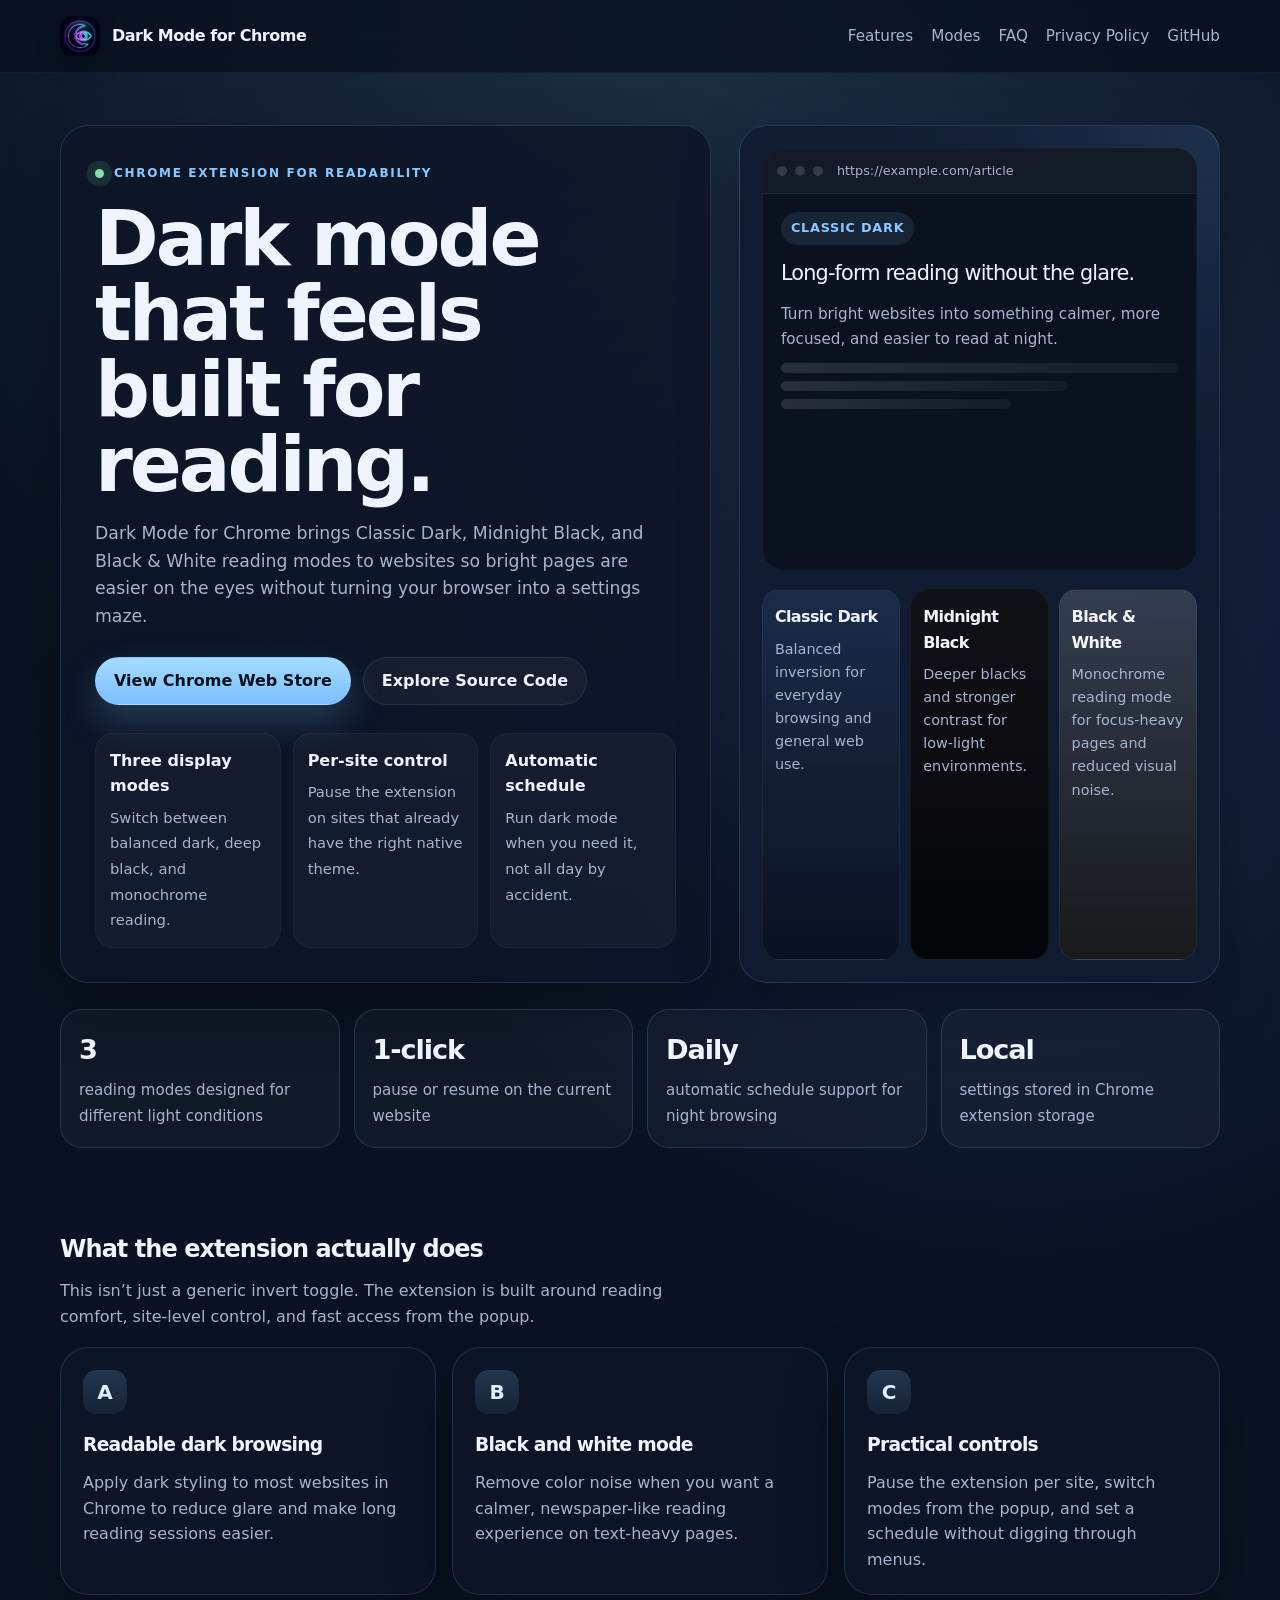
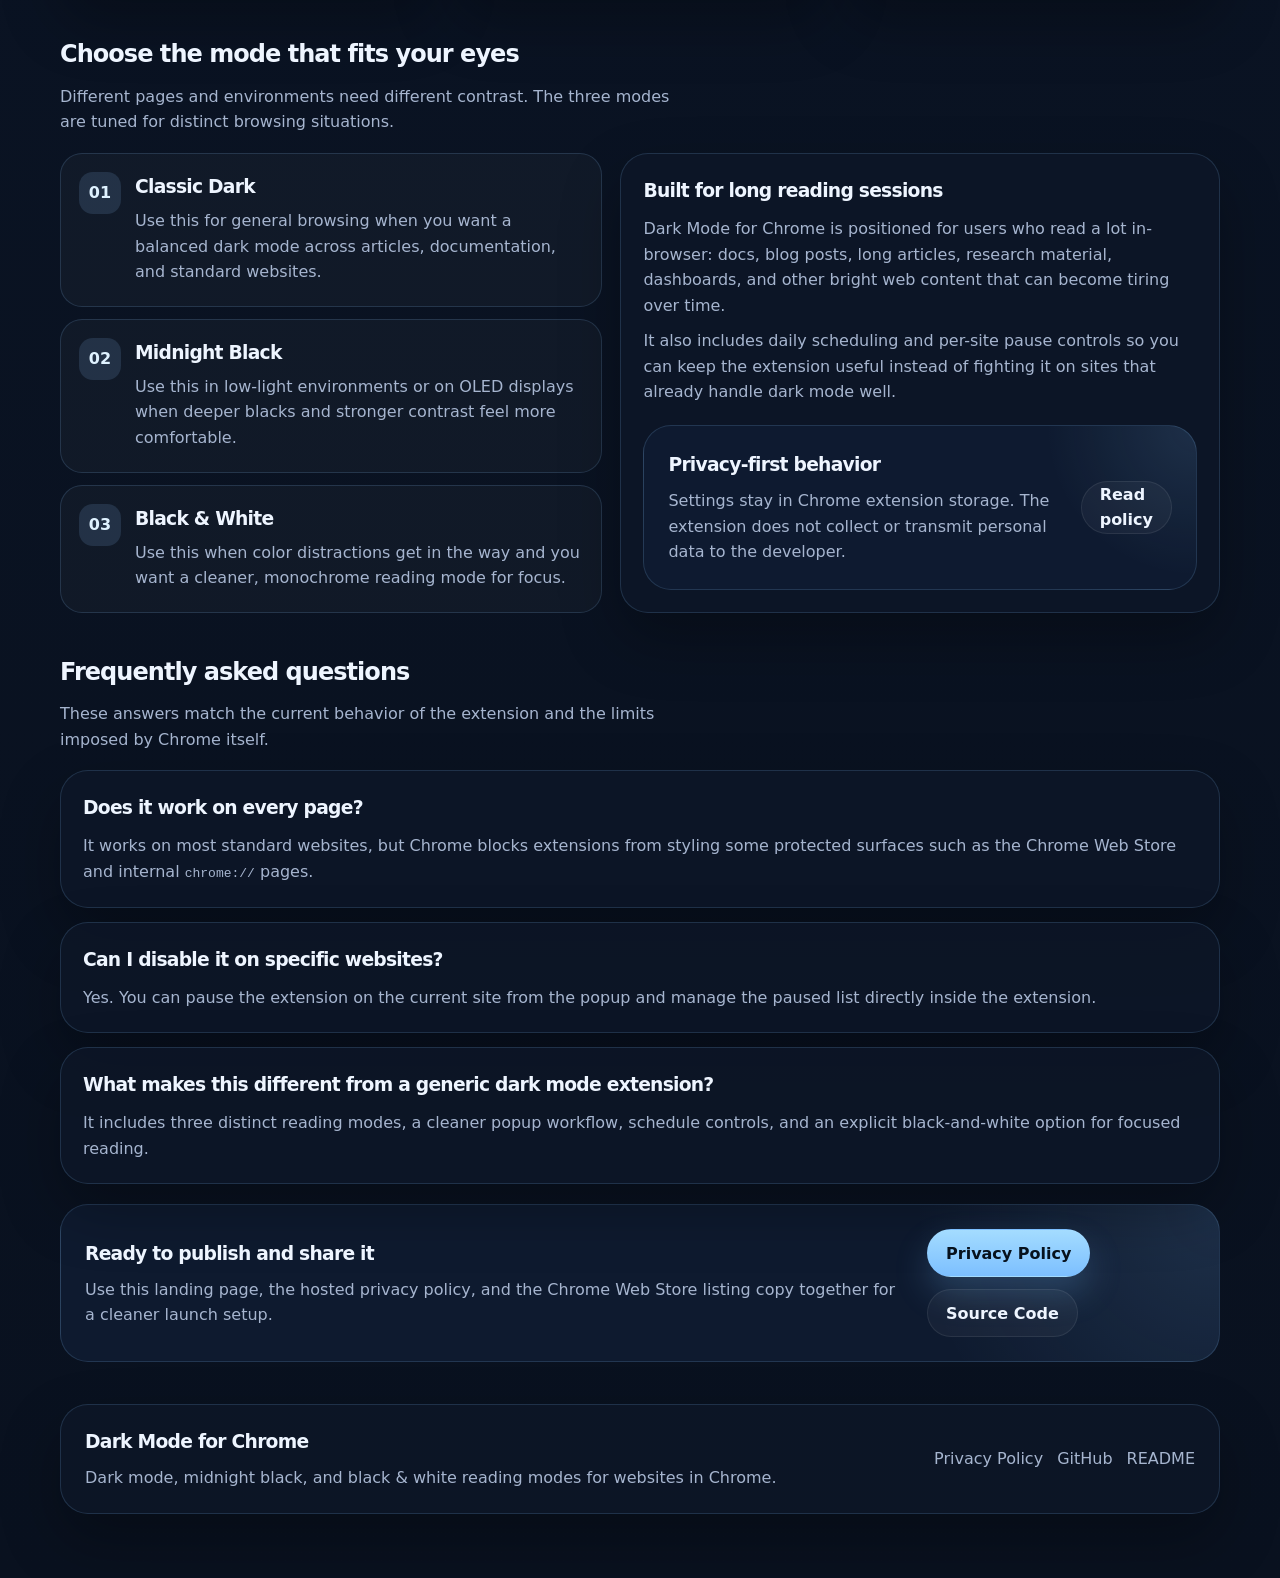
==== index.html @ b0ec0e6f "Add index.html and robots.txt" ====
<!DOCTYPE html>
<html lang="en">
<head>
  <meta charset="UTF-8" />
  <meta name="viewport" content="width=device-width, initial-scale=1.0" />
  <title>Dark Mode for Chrome | Midnight Black and Black & White Reading Modes</title>
  <meta
    name="description"
    content="Dark Mode for Chrome adds Classic Dark, Midnight Black, and Black & White reading modes to websites for better readability and lower eye strain."
  />
  <meta
    name="robots"
    content="index,follow,max-image-preview:large,max-snippet:-1,max-video-preview:-1"
  />
  <meta property="og:title" content="Dark Mode for Chrome" />
  <meta
    property="og:description"
    content="A reading-focused Chrome extension with dark mode, midnight black, black-and-white mode, per-site pause, and schedule controls."
  />
  <meta property="og:type" content="website" />
  <meta property="og:image" content="/icons/icon128.png" />
  <meta name="twitter:card" content="summary_large_image" />
  <meta name="twitter:title" content="Dark Mode for Chrome" />
  <meta
    name="twitter:description"
    content="Dark mode for Chrome with Classic Dark, Midnight Black, and Black & White reading modes."
  />
  <meta name="twitter:image" content="/icons/icon128.png" />
  <link rel="icon" type="image/png" sizes="32x32" href="/icons/icon32.png" />
  <style>
    :root {
      --bg: #07101e;
      --surface: rgba(13, 22, 39, 0.88);
      --surface-2: rgba(16, 28, 49, 0.92);
      --surface-3: #13233e;
      --border: rgba(137, 196, 255, 0.16);
      --text: #eef5ff;
      --muted: #a6b5cf;
      --accent: #8bc8ff;
      --accent-2: #dff2ff;
      --success: #84e1af;
      --shadow: rgba(0, 0, 0, 0.28);
      --font: "Sora", "Segoe UI", system-ui, sans-serif;
      --font-body: "Inter", "Segoe UI", system-ui, sans-serif;
    }

    * { box-sizing: border-box; }
    html { color-scheme: dark; scroll-behavior: smooth; }
    body {
      margin: 0;
      font-family: var(--font-body);
      background:
        radial-gradient(circle at top, rgba(139, 200, 255, 0.16), transparent 28%),
        radial-gradient(circle at 80% 20%, rgba(73, 104, 192, 0.22), transparent 24%),
        linear-gradient(180deg, #07101e 0%, #0a1323 46%, #09111f 100%);
      color: var(--text);
      line-height: 1.6;
    }

    a { color: inherit; text-decoration: none; }
    img { display: block; max-width: 100%; }

    .shell {
      width: min(1160px, calc(100% - 32px));
      margin: 0 auto;
    }

    .nav {
      position: sticky;
      top: 0;
      z-index: 10;
      backdrop-filter: blur(16px);
      background: rgba(7, 16, 30, 0.72);
      border-bottom: 1px solid rgba(255, 255, 255, 0.05);
    }

    .nav-inner {
      display: flex;
      align-items: center;
      justify-content: space-between;
      gap: 18px;
      padding: 16px 0;
    }

    .brand {
      display: flex;
      align-items: center;
      gap: 12px;
      font-family: var(--font);
      font-weight: 700;
      letter-spacing: -0.03em;
    }

    .brand img {
      width: 40px;
      height: 40px;
      border-radius: 12px;
      box-shadow: 0 12px 24px rgba(0, 0, 0, 0.22);
    }

    .nav-links {
      display: flex;
      align-items: center;
      gap: 18px;
      color: var(--muted);
      font-size: 0.95rem;
    }

    .nav-links a:hover { color: var(--accent-2); }

    .hero {
      padding: 52px 0 28px;
    }

    .hero-grid {
      display: grid;
      grid-template-columns: minmax(0, 1.15fr) minmax(320px, 0.85fr);
      gap: 28px;
      align-items: stretch;
    }

    .hero-copy,
    .hero-demo,
    .panel,
    .faq-item,
    .footer-card {
      border: 1px solid var(--border);
      background: var(--surface);
      border-radius: 28px;
      box-shadow: 0 26px 60px var(--shadow);
    }

    .hero-copy {
      padding: 34px;
    }

    .eyebrow {
      display: inline-flex;
      align-items: center;
      gap: 10px;
      font-size: 12px;
      letter-spacing: 0.14em;
      text-transform: uppercase;
      color: var(--accent);
      font-weight: 700;
      margin-bottom: 18px;
    }

    .eyebrow::before {
      content: "";
      width: 9px;
      height: 9px;
      border-radius: 999px;
      background: var(--success);
      box-shadow: 0 0 0 8px rgba(132, 225, 175, 0.12);
    }

    h1, h2, h3 {
      margin: 0;
      font-family: var(--font);
      letter-spacing: -0.04em;
    }

    h1 {
      font-size: clamp(2.5rem, 6vw, 4.8rem);
      line-height: 0.98;
      max-width: 10ch;
      margin-bottom: 18px;
    }

    .lead {
      font-size: 1.08rem;
      color: var(--muted);
      max-width: 60ch;
      margin: 0 0 26px;
    }

    .cta-row {
      display: flex;
      flex-wrap: wrap;
      gap: 12px;
      margin-bottom: 28px;
    }

    .button {
      display: inline-flex;
      align-items: center;
      justify-content: center;
      min-height: 48px;
      padding: 0 18px;
      border-radius: 999px;
      border: 1px solid transparent;
      font-weight: 700;
      transition: transform 160ms ease, border-color 160ms ease, background 160ms ease;
    }

    .button:hover { transform: translateY(-1px); }

    .button-primary {
      background: linear-gradient(180deg, #a4dcff 0%, #7cbfff 100%);
      color: #06111d;
      box-shadow: 0 16px 34px rgba(124, 191, 255, 0.22);
    }

    .button-secondary {
      background: rgba(255, 255, 255, 0.04);
      border-color: rgba(255, 255, 255, 0.08);
      color: var(--text);
    }

    .mini-grid {
      display: grid;
      grid-template-columns: repeat(3, minmax(0, 1fr));
      gap: 12px;
    }

    .mini-card {
      padding: 14px;
      border-radius: 18px;
      background: rgba(255, 255, 255, 0.03);
      border: 1px solid rgba(255, 255, 255, 0.04);
    }

    .mini-title {
      display: block;
      font-weight: 700;
      margin-bottom: 6px;
    }

    .mini-copy {
      font-size: 0.92rem;
      color: var(--muted);
    }

    .hero-demo {
      padding: 22px;
      background:
        radial-gradient(circle at top right, rgba(139, 200, 255, 0.12), transparent 34%),
        var(--surface-2);
      display: grid;
      gap: 18px;
    }

    .demo-window {
      border-radius: 22px;
      border: 1px solid rgba(255, 255, 255, 0.05);
      background: #0a1220;
      overflow: hidden;
    }

    .demo-topbar {
      display: flex;
      align-items: center;
      gap: 8px;
      padding: 12px 14px;
      background: rgba(255, 255, 255, 0.03);
      border-bottom: 1px solid rgba(255, 255, 255, 0.05);
    }

    .demo-dot {
      width: 10px;
      height: 10px;
      border-radius: 50%;
      background: rgba(255, 255, 255, 0.15);
    }

    .demo-url {
      margin-left: 6px;
      font-size: 0.8rem;
      color: var(--muted);
    }

    .demo-body {
      padding: 18px;
      display: grid;
      gap: 12px;
    }

    .demo-badge {
      display: inline-flex;
      width: fit-content;
      padding: 6px 10px;
      border-radius: 999px;
      background: rgba(139, 200, 255, 0.1);
      color: var(--accent);
      font-size: 0.8rem;
      font-weight: 700;
      letter-spacing: 0.06em;
      text-transform: uppercase;
    }

    .demo-headline {
      font-size: 1.3rem;
      font-family: var(--font);
      letter-spacing: -0.04em;
    }

    .demo-paragraph {
      color: var(--muted);
      font-size: 0.95rem;
    }

    .demo-lines {
      display: grid;
      gap: 8px;
    }

    .line {
      height: 10px;
      border-radius: 999px;
      background: linear-gradient(90deg, rgba(255,255,255,0.12), rgba(255,255,255,0.04));
    }

    .line.short { width: 58%; }
    .line.mid { width: 72%; }

    .mode-preview-grid {
      display: grid;
      grid-template-columns: repeat(3, minmax(0, 1fr));
      gap: 10px;
    }

    .mode-preview {
      padding: 14px 12px;
      border-radius: 18px;
      border: 1px solid rgba(255, 255, 255, 0.05);
      background: rgba(255, 255, 255, 0.03);
      min-height: 132px;
    }

    .mode-preview h3 {
      font-size: 1rem;
      margin-bottom: 8px;
    }

    .mode-preview p {
      margin: 0;
      font-size: 0.9rem;
      color: var(--muted);
    }

    .mode-preview.classic { background: linear-gradient(180deg, rgba(31, 47, 77, 0.8), rgba(10, 18, 32, 0.92)); }
    .mode-preview.midnight { background: linear-gradient(180deg, rgba(18, 18, 22, 0.96), rgba(4, 5, 8, 1)); }
    .mode-preview.mono {
      background: linear-gradient(180deg, rgba(240, 240, 240, 0.16), rgba(25, 25, 25, 0.92));
      color: #f2f4f7;
    }

    .stats {
      display: grid;
      grid-template-columns: repeat(4, minmax(0, 1fr));
      gap: 14px;
      margin: 26px 0 38px;
    }

    .stat {
      padding: 18px;
      border-radius: 22px;
      border: 1px solid var(--border);
      background: rgba(255, 255, 255, 0.03);
    }

    .stat strong {
      display: block;
      font-family: var(--font);
      font-size: 1.7rem;
      letter-spacing: -0.04em;
      margin-bottom: 6px;
    }

    .stat span {
      color: var(--muted);
      font-size: 0.94rem;
    }

    .section {
      padding: 16px 0 24px;
    }

    .section-header {
      display: flex;
      align-items: end;
      justify-content: space-between;
      gap: 18px;
      margin-bottom: 18px;
    }

    .section-header p {
      max-width: 62ch;
      margin: 10px 0 0;
      color: var(--muted);
    }

    .grid-3 {
      display: grid;
      grid-template-columns: repeat(3, minmax(0, 1fr));
      gap: 16px;
    }

    .panel {
      padding: 22px;
    }

    .panel-icon {
      width: 44px;
      height: 44px;
      border-radius: 14px;
      display: grid;
      place-items: center;
      margin-bottom: 16px;
      background: linear-gradient(180deg, rgba(139, 200, 255, 0.18), rgba(139, 200, 255, 0.08));
      color: var(--accent-2);
      font-size: 1.25rem;
      font-weight: 800;
    }

    .panel p {
      margin: 10px 0 0;
      color: var(--muted);
    }

    .two-up {
      display: grid;
      grid-template-columns: minmax(0, 0.95fr) minmax(0, 1.05fr);
      gap: 18px;
      margin-top: 12px;
    }

    .steps {
      display: grid;
      gap: 12px;
    }

    .step {
      display: grid;
      grid-template-columns: 42px minmax(0, 1fr);
      gap: 14px;
      align-items: start;
      padding: 18px;
      border-radius: 22px;
      border: 1px solid var(--border);
      background: rgba(255, 255, 255, 0.03);
    }

    .step-number {
      width: 42px;
      height: 42px;
      border-radius: 14px;
      display: grid;
      place-items: center;
      font-family: var(--font);
      font-weight: 700;
      background: rgba(139, 200, 255, 0.14);
      color: var(--accent-2);
    }

    .step p { margin: 6px 0 0; color: var(--muted); }

    .faq {
      display: grid;
      gap: 14px;
    }

    .faq-item {
      padding: 22px;
    }

    .faq-item p {
      margin: 10px 0 0;
      color: var(--muted);
    }

    .cta-band {
      margin-top: 20px;
      padding: 24px;
      border-radius: 28px;
      border: 1px solid var(--border);
      background:
        radial-gradient(circle at right top, rgba(139, 200, 255, 0.12), transparent 26%),
        var(--surface-2);
      display: flex;
      align-items: center;
      justify-content: space-between;
      gap: 18px;
    }

    .cta-band p {
      margin: 8px 0 0;
      color: var(--muted);
    }

    footer {
      padding: 18px 0 64px;
    }

    .footer-card {
      padding: 22px 24px;
      display: flex;
      align-items: center;
      justify-content: space-between;
      gap: 18px;
    }

    .footer-links {
      display: flex;
      flex-wrap: wrap;
      gap: 14px;
      color: var(--muted);
    }

    .footer-links a:hover { color: var(--accent-2); }

    @media (max-width: 980px) {
      .hero-grid,
      .two-up,
      .grid-3,
      .stats,
      .mode-preview-grid {
        grid-template-columns: 1fr;
      }

      .mini-grid { grid-template-columns: 1fr; }
      .cta-band,
      .footer-card,
      .section-header,
      .nav-inner {
        align-items: start;
        flex-direction: column;
      }

      .nav-links {
        flex-wrap: wrap;
        gap: 12px;
      }
    }

    @media (max-width: 640px) {
      .shell { width: min(100% - 20px, 1160px); }
      .hero { padding-top: 26px; }
      .hero-copy,
      .hero-demo,
      .panel,
      .faq-item,
      .footer-card,
      .cta-band {
        padding: 20px;
        border-radius: 24px;
      }

      h1 { max-width: none; }
    }
  </style>
  <script type="application/ld+json">
    {
      "@context": "https://schema.org",
      "@type": "SoftwareApplication",
      "name": "Dark Mode for Chrome",
      "applicationCategory": "BrowserApplication",
      "operatingSystem": "Chrome",
      "description": "Dark Mode for Chrome adds Classic Dark, Midnight Black, and Black & White reading modes to websites for better readability and lower eye strain.",
      "offers": {
        "@type": "Offer",
        "price": "0",
        "priceCurrency": "USD"
      },
      "featureList": [
        "Classic Dark mode",
        "Midnight Black mode",
        "Black & White reading mode",
        "Per-site pause",
        "Daily schedule controls",
        "Custom new tab experience"
      ]
    }
  </script>
</head>
<body>
  <nav class="nav">
    <div class="shell nav-inner">
      <a class="brand" href="#top">
        <img src="/icons/icon128.png" alt="Dark Mode for Chrome icon" />
        <span>Dark Mode for Chrome</span>
      </a>
      <div class="nav-links">
        <a href="#features">Features</a>
        <a href="#modes">Modes</a>
        <a href="#faq">FAQ</a>
        <a href="/privacy-policy/">Privacy Policy</a>
        <a href="https://github.com/drdhavaltrivedi/dark-mode-for-chrome">GitHub</a>
      </div>
    </div>
  </nav>

  <main class="shell" id="top">
    <section class="hero">
      <div class="hero-grid">
        <div class="hero-copy">
          <div class="eyebrow">Chrome extension for readability</div>
          <h1>Dark mode that feels built for reading.</h1>
          <p class="lead">
            Dark Mode for Chrome brings Classic Dark, Midnight Black, and Black &amp; White reading modes
            to websites so bright pages are easier on the eyes without turning your browser into a settings maze.
          </p>
          <div class="cta-row">
            <a class="button button-primary" href="https://chromewebstore.google.com/">View Chrome Web Store</a>
            <a class="button button-secondary" href="https://github.com/drdhavaltrivedi/dark-mode-for-chrome">Explore Source Code</a>
          </div>
          <div class="mini-grid">
            <div class="mini-card">
              <span class="mini-title">Three display modes</span>
              <span class="mini-copy">Switch between balanced dark, deep black, and monochrome reading.</span>
            </div>
            <div class="mini-card">
              <span class="mini-title">Per-site control</span>
              <span class="mini-copy">Pause the extension on sites that already have the right native theme.</span>
            </div>
            <div class="mini-card">
              <span class="mini-title">Automatic schedule</span>
              <span class="mini-copy">Run dark mode when you need it, not all day by accident.</span>
            </div>
          </div>
        </div>

        <div class="hero-demo">
          <div class="demo-window">
            <div class="demo-topbar">
              <span class="demo-dot"></span>
              <span class="demo-dot"></span>
              <span class="demo-dot"></span>
              <span class="demo-url">https://example.com/article</span>
            </div>
            <div class="demo-body">
              <span class="demo-badge">Classic Dark</span>
              <div class="demo-headline">Long-form reading without the glare.</div>
              <div class="demo-paragraph">
                Turn bright websites into something calmer, more focused, and easier to read at night.
              </div>
              <div class="demo-lines">
                <div class="line"></div>
                <div class="line mid"></div>
                <div class="line short"></div>
              </div>
            </div>
          </div>
          <div class="mode-preview-grid">
            <article class="mode-preview classic">
              <h3>Classic Dark</h3>
              <p>Balanced inversion for everyday browsing and general web use.</p>
            </article>
            <article class="mode-preview midnight">
              <h3>Midnight Black</h3>
              <p>Deeper blacks and stronger contrast for low-light environments.</p>
            </article>
            <article class="mode-preview mono">
              <h3>Black &amp; White</h3>
              <p>Monochrome reading mode for focus-heavy pages and reduced visual noise.</p>
            </article>
          </div>
        </div>
      </div>

      <div class="stats">
        <div class="stat">
          <strong>3</strong>
          <span>reading modes designed for different light conditions</span>
        </div>
        <div class="stat">
          <strong>1-click</strong>
          <span>pause or resume on the current website</span>
        </div>
        <div class="stat">
          <strong>Daily</strong>
          <span>automatic schedule support for night browsing</span>
        </div>
        <div class="stat">
          <strong>Local</strong>
          <span>settings stored in Chrome extension storage</span>
        </div>
      </div>
    </section>

    <section class="section" id="features">
      <div class="section-header">
        <div>
          <h2>What the extension actually does</h2>
          <p>
            This isn’t just a generic invert toggle. The extension is built around reading comfort,
            site-level control, and fast access from the popup.
          </p>
        </div>
      </div>
      <div class="grid-3">
        <article class="panel">
          <div class="panel-icon">A</div>
          <h3>Readable dark browsing</h3>
          <p>
            Apply dark styling to most websites in Chrome to reduce glare and make long reading sessions easier.
          </p>
        </article>
        <article class="panel">
          <div class="panel-icon">B</div>
          <h3>Black and white mode</h3>
          <p>
            Remove color noise when you want a calmer, newspaper-like reading experience on text-heavy pages.
          </p>
        </article>
        <article class="panel">
          <div class="panel-icon">C</div>
          <h3>Practical controls</h3>
          <p>
            Pause the extension per site, switch modes from the popup, and set a schedule without digging through menus.
          </p>
        </article>
      </div>
    </section>

    <section class="section" id="modes">
      <div class="section-header">
        <div>
          <h2>Choose the mode that fits your eyes</h2>
          <p>
            Different pages and environments need different contrast. The three modes are tuned for distinct browsing situations.
          </p>
        </div>
      </div>
      <div class="two-up">
        <div class="steps">
          <article class="step">
            <div class="step-number">01</div>
            <div>
              <h3>Classic Dark</h3>
              <p>Use this for general browsing when you want a balanced dark mode across articles, documentation, and standard websites.</p>
            </div>
          </article>
          <article class="step">
            <div class="step-number">02</div>
            <div>
              <h3>Midnight Black</h3>
              <p>Use this in low-light environments or on OLED displays when deeper blacks and stronger contrast feel more comfortable.</p>
            </div>
          </article>
          <article class="step">
            <div class="step-number">03</div>
            <div>
              <h3>Black &amp; White</h3>
              <p>Use this when color distractions get in the way and you want a cleaner, monochrome reading mode for focus.</p>
            </div>
          </article>
        </div>
        <article class="panel">
          <h3>Built for long reading sessions</h3>
          <p>
            Dark Mode for Chrome is positioned for users who read a lot in-browser: docs, blog posts,
            long articles, research material, dashboards, and other bright web content that can become tiring over time.
          </p>
          <p>
            It also includes daily scheduling and per-site pause controls so you can keep the extension useful
            instead of fighting it on sites that already handle dark mode well.
          </p>
          <div class="cta-band" style="margin-top:20px;">
            <div>
              <h3>Privacy-first behavior</h3>
              <p>Settings stay in Chrome extension storage. The extension does not collect or transmit personal data to the developer.</p>
            </div>
            <a class="button button-secondary" href="/privacy-policy/">Read policy</a>
          </div>
        </article>
      </div>
    </section>

    <section class="section" id="faq">
      <div class="section-header">
        <div>
          <h2>Frequently asked questions</h2>
          <p>
            These answers match the current behavior of the extension and the limits imposed by Chrome itself.
          </p>
        </div>
      </div>
      <div class="faq">
        <article class="faq-item">
          <h3>Does it work on every page?</h3>
          <p>
            It works on most standard websites, but Chrome blocks extensions from styling some protected surfaces such as
            the Chrome Web Store and internal <code>chrome://</code> pages.
          </p>
        </article>
        <article class="faq-item">
          <h3>Can I disable it on specific websites?</h3>
          <p>
            Yes. You can pause the extension on the current site from the popup and manage the paused list directly inside the extension.
          </p>
        </article>
        <article class="faq-item">
          <h3>What makes this different from a generic dark mode extension?</h3>
          <p>
            It includes three distinct reading modes, a cleaner popup workflow, schedule controls, and an explicit black-and-white option for focused reading.
          </p>
        </article>
      </div>

      <div class="cta-band">
        <div>
          <h3>Ready to publish and share it</h3>
          <p>
            Use this landing page, the hosted privacy policy, and the Chrome Web Store listing copy together for a cleaner launch setup.
          </p>
        </div>
        <div class="cta-row" style="margin:0;">
          <a class="button button-primary" href="/privacy-policy/">Privacy Policy</a>
          <a class="button button-secondary" href="https://github.com/drdhavaltrivedi/dark-mode-for-chrome">Source Code</a>
        </div>
      </div>
    </section>

    <footer>
      <div class="footer-card">
        <div>
          <h3>Dark Mode for Chrome</h3>
          <p style="margin:8px 0 0; color: var(--muted);">
            Dark mode, midnight black, and black &amp; white reading modes for websites in Chrome.
          </p>
        </div>
        <div class="footer-links">
          <a href="/privacy-policy/">Privacy Policy</a>
          <a href="https://github.com/drdhavaltrivedi/dark-mode-for-chrome">GitHub</a>
          <a href="/README.md">README</a>
        </div>
      </div>
    </footer>
  </main>
</body>
</html>
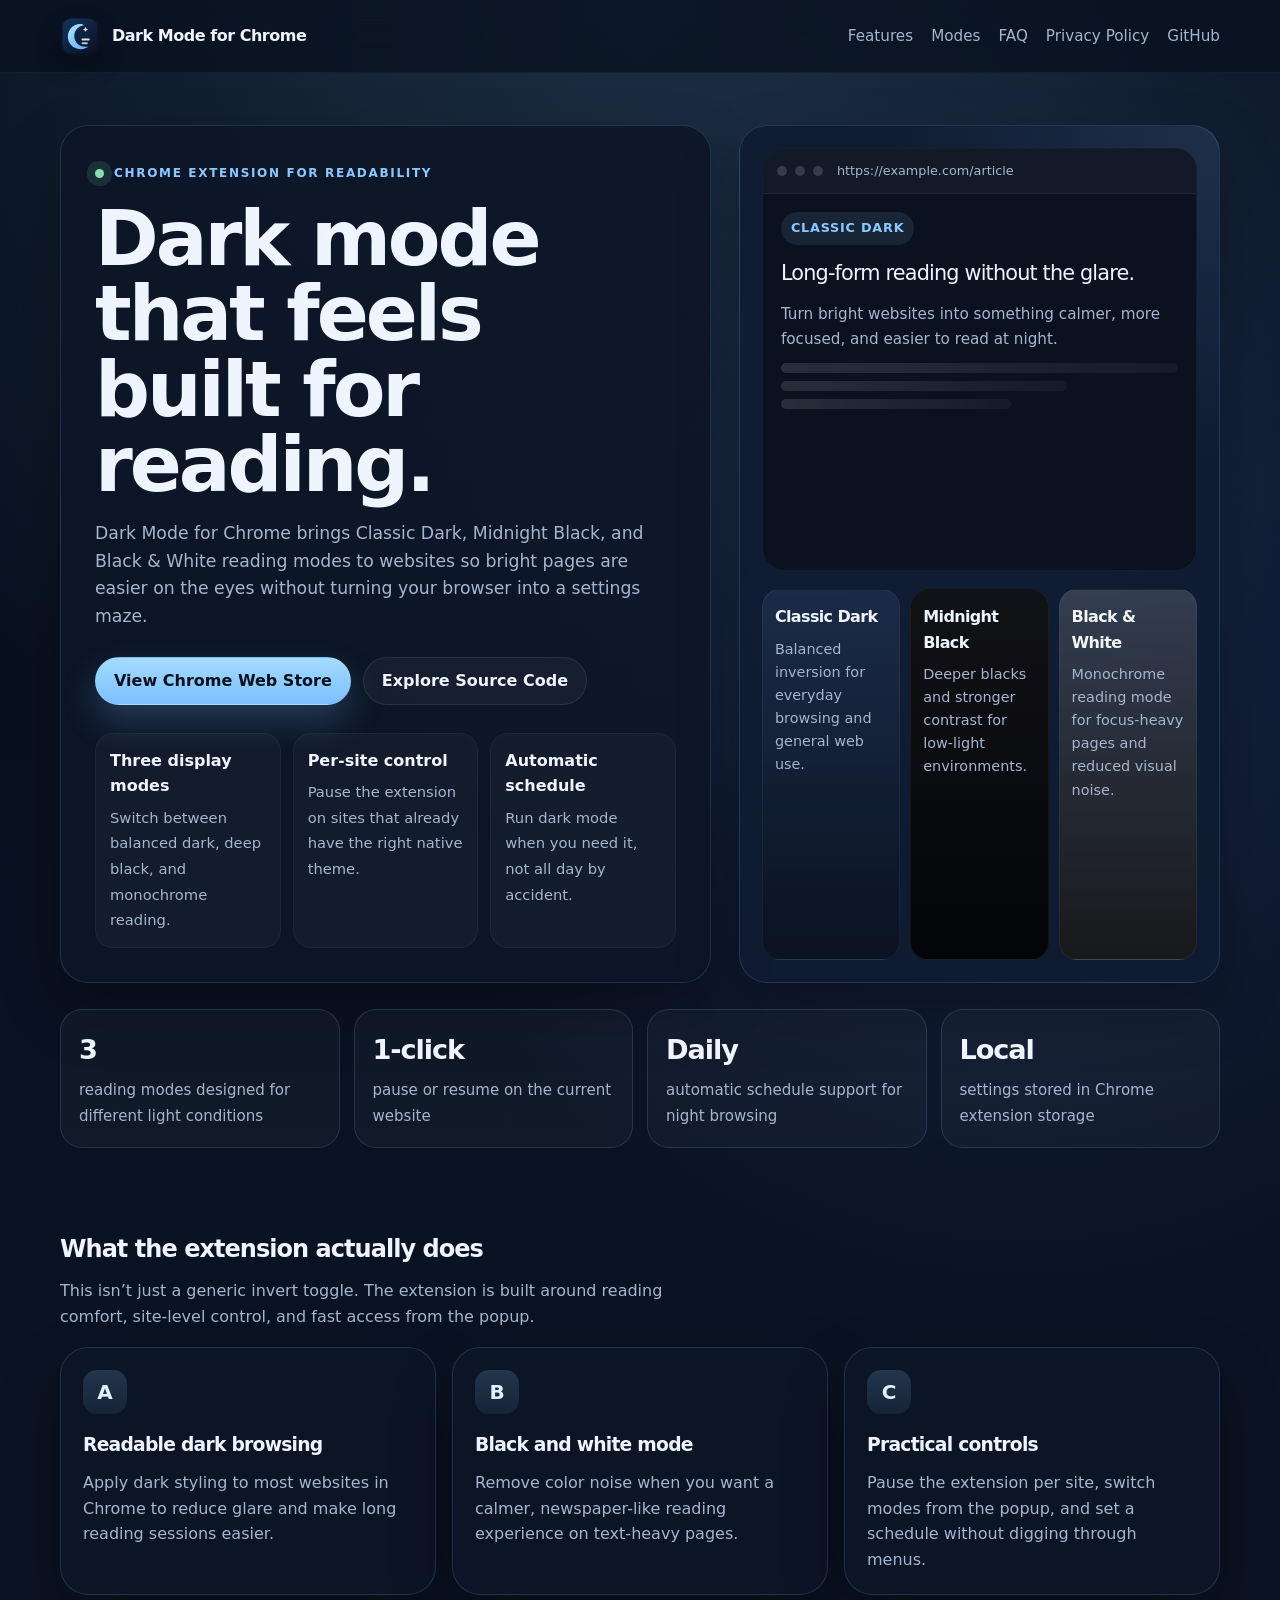
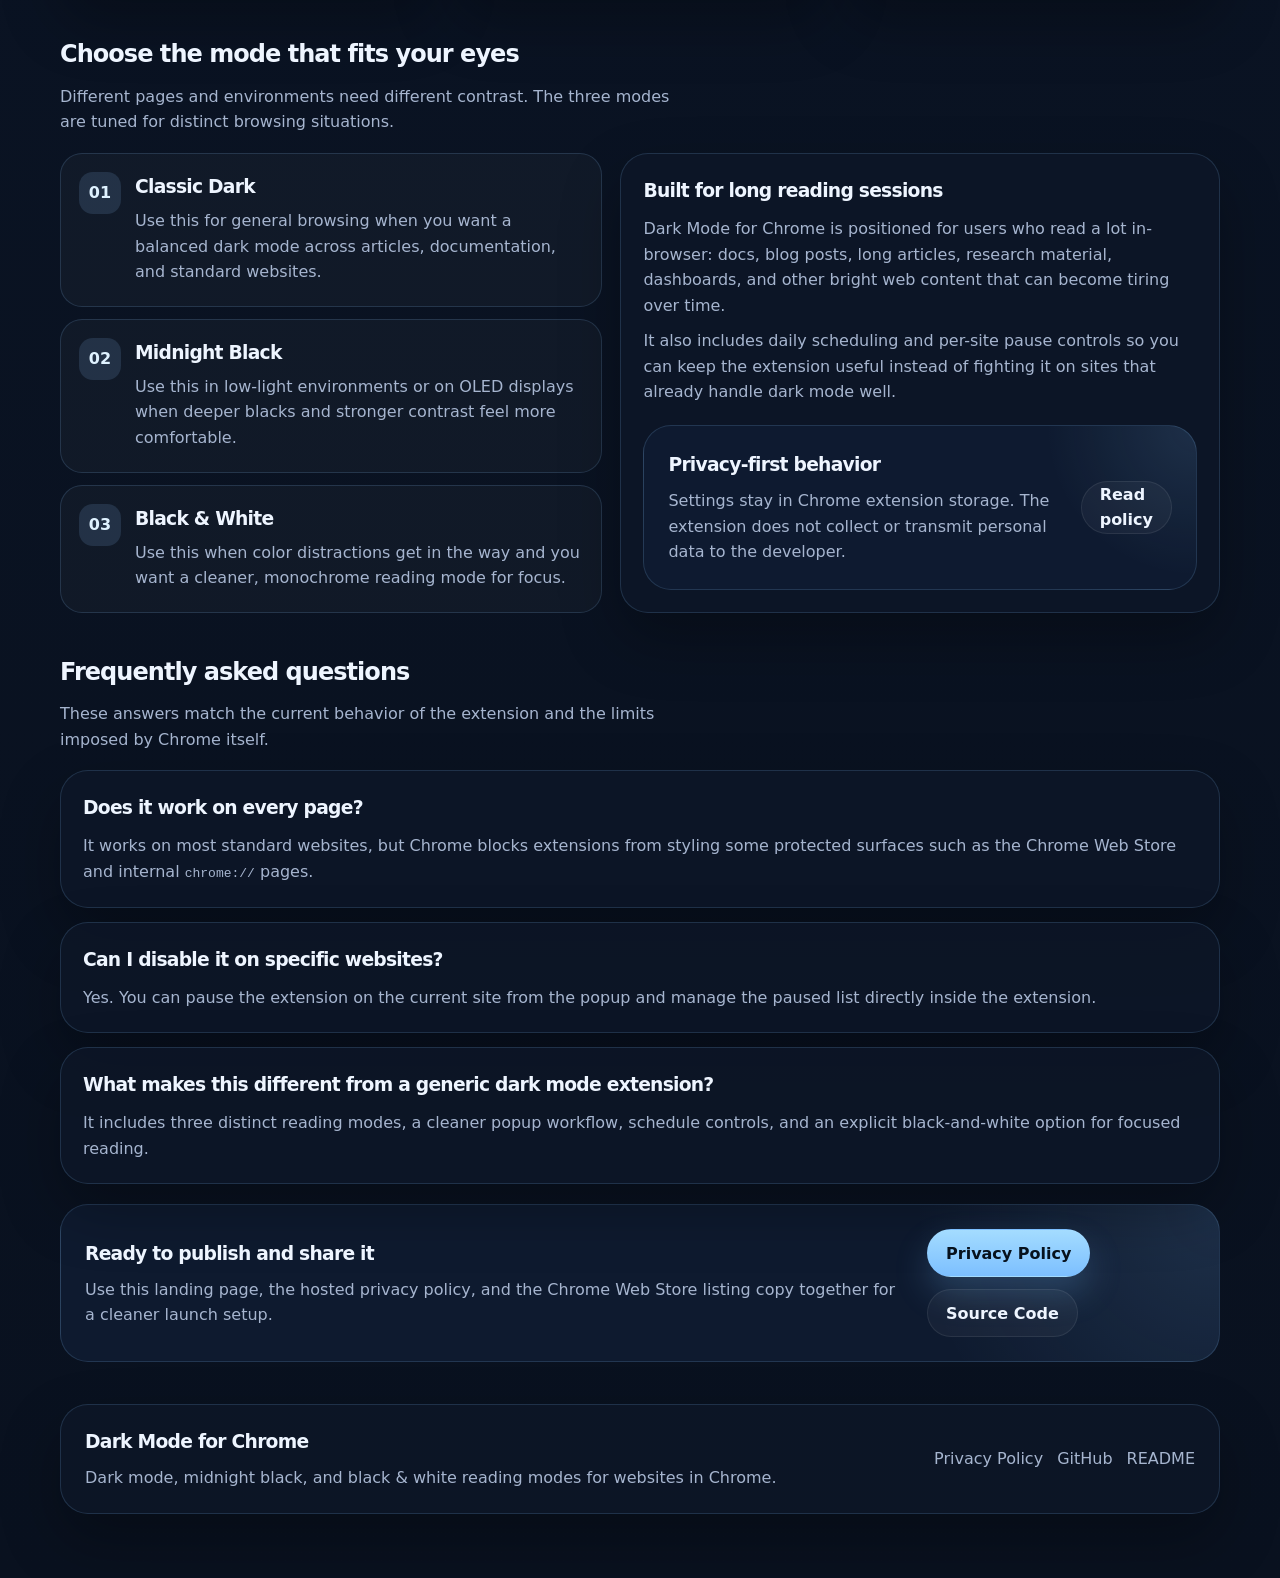
==== commit abc772dc: "Update website header to use SVG icon" ====
--- a/index.html
+++ b/index.html
@@ -578,7 +578,7 @@
   <nav class="nav">
     <div class="shell nav-inner">
       <a class="brand" href="#top">
-        <img src="/icons/icon128.png" alt="Dark Mode for Chrome icon" />
+        <img src="/icons/icon.svg" alt="Dark Mode for Chrome icon" />
         <span>Dark Mode for Chrome</span>
       </a>
       <div class="nav-links">
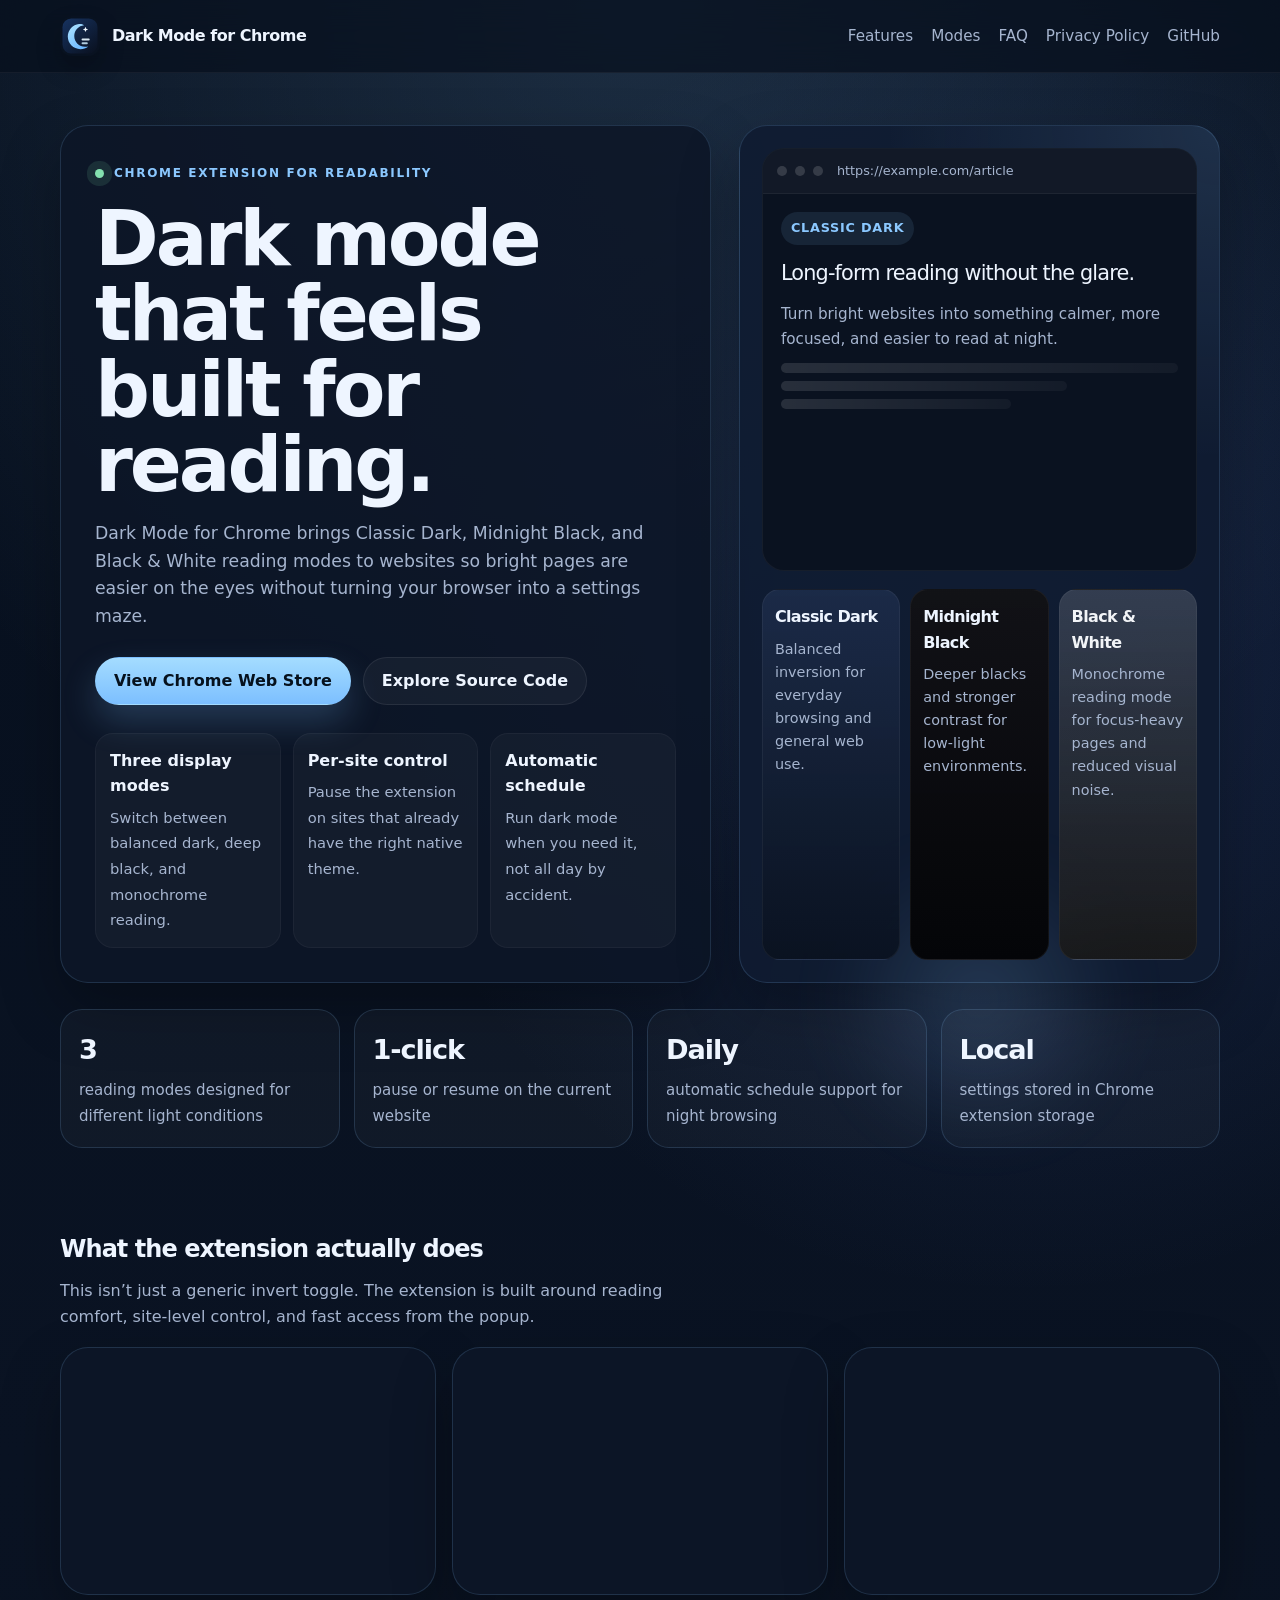
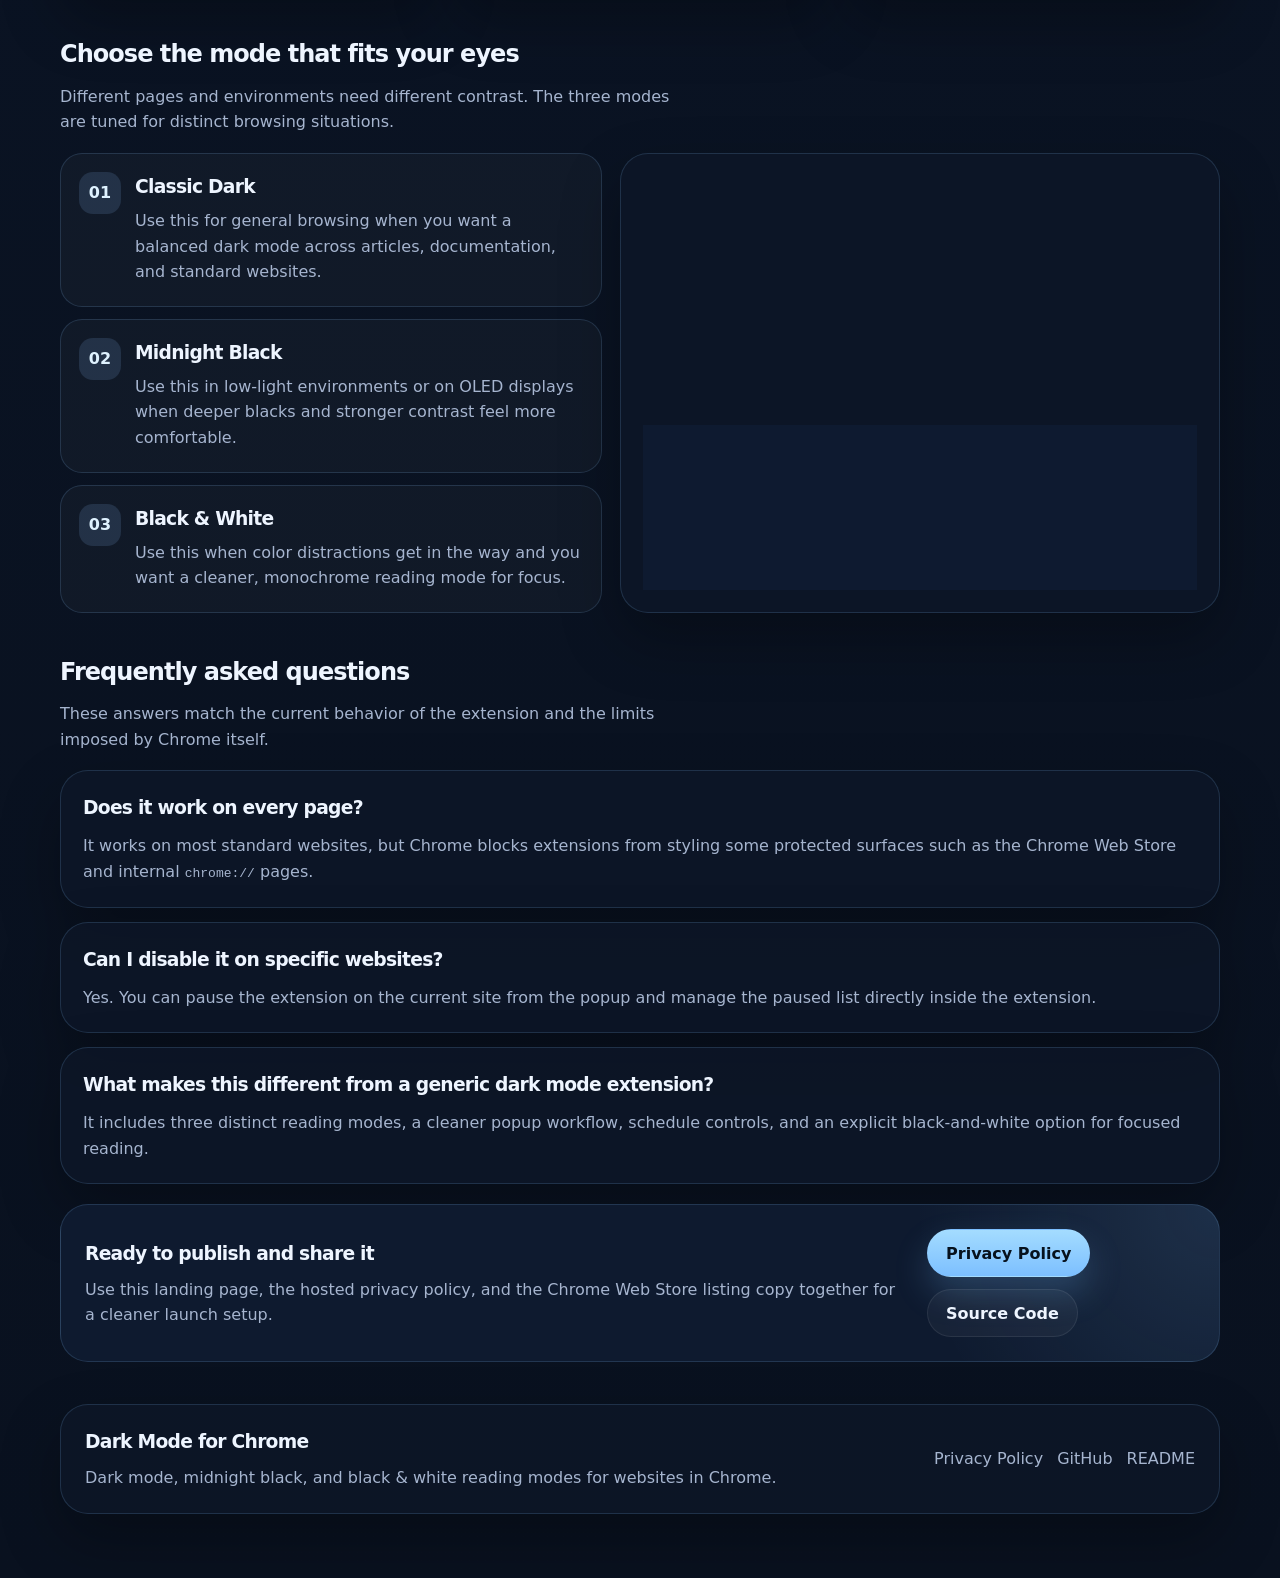
==== commit 740dddae: "feat: add entrance animations, hover transitions, and scroll-triggered reveal effects to landing pag" ====
--- a/index.html
+++ b/index.html
@@ -26,7 +26,7 @@
     content="Dark mode for Chrome with Classic Dark, Midnight Black, and Black & White reading modes."
   />
   <meta name="twitter:image" content="/icons/icon128.png" />
-  <link rel="icon" type="image/png" sizes="32x32" href="/icons/icon32.png" />
+  <link rel="icon" type="image/svg+xml" href="/icons/icon.svg" />
   <style>
     :root {
       --bg: #07101e;
@@ -55,6 +55,7 @@
         linear-gradient(180deg, #07101e 0%, #0a1323 46%, #09111f 100%);
       color: var(--text);
       line-height: 1.6;
+      overflow-x: hidden;
     }
 
     a { color: inherit; text-decoration: none; }
@@ -107,6 +108,11 @@
     }
 
     .nav-links a:hover { color: var(--accent-2); }
+
+    .nav-links a,
+    .footer-links a {
+      transition: color 160ms ease, opacity 160ms ease;
+    }
 
     .hero {
       padding: 52px 0 28px;
@@ -133,6 +139,18 @@
     .hero-copy {
       padding: 34px;
     }
+
+    .hero-copy > * {
+      opacity: 0;
+      transform: translateY(24px);
+      animation: rise-in 780ms cubic-bezier(0.22, 1, 0.36, 1) forwards;
+    }
+
+    .hero-copy .eyebrow { animation-delay: 100ms; }
+    .hero-copy h1 { animation-delay: 180ms; }
+    .hero-copy .lead { animation-delay: 280ms; }
+    .hero-copy .cta-row { animation-delay: 380ms; }
+    .hero-copy .mini-grid { animation-delay: 500ms; }
 
     .eyebrow {
       display: inline-flex;
@@ -219,6 +237,13 @@
       border-radius: 18px;
       background: rgba(255, 255, 255, 0.03);
       border: 1px solid rgba(255, 255, 255, 0.04);
+      transition: transform 180ms ease, border-color 180ms ease, background 180ms ease;
+    }
+
+    .mini-card:hover {
+      transform: translateY(-3px);
+      border-color: rgba(139, 200, 255, 0.18);
+      background: rgba(255, 255, 255, 0.05);
     }
 
     .mini-title {
@@ -239,6 +264,20 @@
         var(--surface-2);
       display: grid;
       gap: 18px;
+      position: relative;
+      isolation: isolate;
+      animation: drift 8s ease-in-out infinite;
+    }
+
+    .hero-demo::after {
+      content: "";
+      position: absolute;
+      inset: auto 14% -18% 14%;
+      height: 32%;
+      background: radial-gradient(circle, rgba(139, 200, 255, 0.18), transparent 68%);
+      filter: blur(30px);
+      z-index: -1;
+      animation: pulse-glow 6s ease-in-out infinite;
     }
 
     .demo-window {
@@ -326,6 +365,12 @@
       border: 1px solid rgba(255, 255, 255, 0.05);
       background: rgba(255, 255, 255, 0.03);
       min-height: 132px;
+      transition: transform 180ms ease, border-color 180ms ease;
+    }
+
+    .mode-preview:hover {
+      transform: translateY(-4px);
+      border-color: rgba(139, 200, 255, 0.2);
     }
 
     .mode-preview h3 {
@@ -358,6 +403,13 @@
       border-radius: 22px;
       border: 1px solid var(--border);
       background: rgba(255, 255, 255, 0.03);
+      transition: transform 180ms ease, border-color 180ms ease, background 180ms ease;
+    }
+
+    .stat:hover {
+      transform: translateY(-4px);
+      border-color: rgba(139, 200, 255, 0.22);
+      background: rgba(255, 255, 255, 0.05);
     }
 
     .stat strong {
@@ -399,6 +451,14 @@
 
     .panel {
       padding: 22px;
+      transition: transform 220ms ease, border-color 220ms ease, background 220ms ease;
+      transform-style: preserve-3d;
+    }
+
+    .panel:hover {
+      transform: translateY(-5px);
+      border-color: rgba(139, 200, 255, 0.22);
+      background: rgba(16, 28, 49, 0.92);
     }
 
     .panel-icon {
@@ -440,6 +500,12 @@
       border-radius: 22px;
       border: 1px solid var(--border);
       background: rgba(255, 255, 255, 0.03);
+      transition: transform 180ms ease, border-color 180ms ease;
+    }
+
+    .step:hover {
+      transform: translateY(-4px);
+      border-color: rgba(139, 200, 255, 0.2);
     }
 
     .step-number {
@@ -463,6 +529,12 @@
 
     .faq-item {
       padding: 22px;
+      transition: transform 180ms ease, border-color 180ms ease;
+    }
+
+    .faq-item:hover {
+      transform: translateY(-4px);
+      border-color: rgba(139, 200, 255, 0.18);
     }
 
     .faq-item p {
@@ -482,6 +554,12 @@
       align-items: center;
       justify-content: space-between;
       gap: 18px;
+      transition: transform 220ms ease, border-color 220ms ease;
+    }
+
+    .cta-band:hover {
+      transform: translateY(-4px);
+      border-color: rgba(139, 200, 255, 0.22);
     }
 
     .cta-band p {
@@ -509,6 +587,64 @@
     }
 
     .footer-links a:hover { color: var(--accent-2); }
+
+    [data-reveal] {
+      opacity: 0;
+      transform: translateY(30px) scale(0.985);
+      transition:
+        opacity 700ms cubic-bezier(0.22, 1, 0.36, 1),
+        transform 700ms cubic-bezier(0.22, 1, 0.36, 1);
+      transition-delay: var(--reveal-delay, 0ms);
+    }
+
+    [data-reveal].is-visible {
+      opacity: 1;
+      transform: translateY(0) scale(1);
+    }
+
+    @keyframes rise-in {
+      from {
+        opacity: 0;
+        transform: translateY(24px);
+      }
+      to {
+        opacity: 1;
+        transform: translateY(0);
+      }
+    }
+
+    @keyframes drift {
+      0%, 100% {
+        transform: translateY(0px);
+      }
+      50% {
+        transform: translateY(-10px);
+      }
+    }
+
+    @keyframes pulse-glow {
+      0%, 100% {
+        opacity: 0.55;
+        transform: scale(0.96);
+      }
+      50% {
+        opacity: 0.9;
+        transform: scale(1.04);
+      }
+    }
+
+    @media (prefers-reduced-motion: reduce) {
+      html { scroll-behavior: auto; }
+      .hero-copy > *,
+      .hero-demo,
+      .hero-demo::after,
+      [data-reveal] {
+        animation: none !important;
+        transition: none !important;
+        opacity: 1 !important;
+        transform: none !important;
+      }
+    }
 
     @media (max-width: 980px) {
       .hero-grid,
@@ -659,7 +795,7 @@
         </div>
       </div>
 
-      <div class="stats">
+      <div class="stats" data-reveal>
         <div class="stat">
           <strong>3</strong>
           <span>reading modes designed for different light conditions</span>
@@ -680,7 +816,7 @@
     </section>
 
     <section class="section" id="features">
-      <div class="section-header">
+      <div class="section-header" data-reveal>
         <div>
           <h2>What the extension actually does</h2>
           <p>
@@ -690,21 +826,21 @@
         </div>
       </div>
       <div class="grid-3">
-        <article class="panel">
+        <article class="panel" data-reveal style="--reveal-delay: 40ms;">
           <div class="panel-icon">A</div>
           <h3>Readable dark browsing</h3>
           <p>
             Apply dark styling to most websites in Chrome to reduce glare and make long reading sessions easier.
           </p>
         </article>
-        <article class="panel">
+        <article class="panel" data-reveal style="--reveal-delay: 120ms;">
           <div class="panel-icon">B</div>
           <h3>Black and white mode</h3>
           <p>
             Remove color noise when you want a calmer, newspaper-like reading experience on text-heavy pages.
           </p>
         </article>
-        <article class="panel">
+        <article class="panel" data-reveal style="--reveal-delay: 200ms;">
           <div class="panel-icon">C</div>
           <h3>Practical controls</h3>
           <p>
@@ -715,7 +851,7 @@
     </section>
 
     <section class="section" id="modes">
-      <div class="section-header">
+      <div class="section-header" data-reveal>
         <div>
           <h2>Choose the mode that fits your eyes</h2>
           <p>
@@ -725,21 +861,21 @@
       </div>
       <div class="two-up">
         <div class="steps">
-          <article class="step">
+          <article class="step" data-reveal style="--reveal-delay: 40ms;">
             <div class="step-number">01</div>
             <div>
               <h3>Classic Dark</h3>
               <p>Use this for general browsing when you want a balanced dark mode across articles, documentation, and standard websites.</p>
             </div>
           </article>
-          <article class="step">
+          <article class="step" data-reveal style="--reveal-delay: 120ms;">
             <div class="step-number">02</div>
             <div>
               <h3>Midnight Black</h3>
               <p>Use this in low-light environments or on OLED displays when deeper blacks and stronger contrast feel more comfortable.</p>
             </div>
           </article>
-          <article class="step">
+          <article class="step" data-reveal style="--reveal-delay: 200ms;">
             <div class="step-number">03</div>
             <div>
               <h3>Black &amp; White</h3>
@@ -747,7 +883,7 @@
             </div>
           </article>
         </div>
-        <article class="panel">
+        <article class="panel" data-reveal style="--reveal-delay: 120ms;">
           <h3>Built for long reading sessions</h3>
           <p>
             Dark Mode for Chrome is positioned for users who read a lot in-browser: docs, blog posts,
@@ -769,7 +905,7 @@
     </section>
 
     <section class="section" id="faq">
-      <div class="section-header">
+      <div class="section-header" data-reveal>
         <div>
           <h2>Frequently asked questions</h2>
           <p>
@@ -778,20 +914,20 @@
         </div>
       </div>
       <div class="faq">
-        <article class="faq-item">
+        <article class="faq-item" data-reveal style="--reveal-delay: 40ms;">
           <h3>Does it work on every page?</h3>
           <p>
             It works on most standard websites, but Chrome blocks extensions from styling some protected surfaces such as
             the Chrome Web Store and internal <code>chrome://</code> pages.
           </p>
         </article>
-        <article class="faq-item">
+        <article class="faq-item" data-reveal style="--reveal-delay: 120ms;">
           <h3>Can I disable it on specific websites?</h3>
           <p>
             Yes. You can pause the extension on the current site from the popup and manage the paused list directly inside the extension.
           </p>
         </article>
-        <article class="faq-item">
+        <article class="faq-item" data-reveal style="--reveal-delay: 200ms;">
           <h3>What makes this different from a generic dark mode extension?</h3>
           <p>
             It includes three distinct reading modes, a cleaner popup workflow, schedule controls, and an explicit black-and-white option for focused reading.
@@ -799,7 +935,7 @@
         </article>
       </div>
 
-      <div class="cta-band">
+      <div class="cta-band" data-reveal>
         <div>
           <h3>Ready to publish and share it</h3>
           <p>
@@ -814,7 +950,7 @@
     </section>
 
     <footer>
-      <div class="footer-card">
+      <div class="footer-card" data-reveal>
         <div>
           <h3>Dark Mode for Chrome</h3>
           <p style="margin:8px 0 0; color: var(--muted);">
@@ -829,5 +965,41 @@
       </div>
     </footer>
   </main>
+  <script>
+    (() => {
+      const prefersReducedMotion = window.matchMedia('(prefers-reduced-motion: reduce)').matches;
+      if (prefersReducedMotion) return;
+
+      const revealItems = document.querySelectorAll('[data-reveal]');
+      const observer = new IntersectionObserver((entries) => {
+        entries.forEach((entry) => {
+          if (!entry.isIntersecting) return;
+          entry.target.classList.add('is-visible');
+          observer.unobserve(entry.target);
+        });
+      }, {
+        threshold: 0.18,
+        rootMargin: '0px 0px -8% 0px'
+      });
+
+      revealItems.forEach((item) => observer.observe(item));
+
+      const tiltItems = document.querySelectorAll('.panel, .faq-item, .footer-card');
+      tiltItems.forEach((item) => {
+        item.addEventListener('pointermove', (event) => {
+          const rect = item.getBoundingClientRect();
+          const px = (event.clientX - rect.left) / rect.width;
+          const py = (event.clientY - rect.top) / rect.height;
+          const rotateY = (px - 0.5) * 5;
+          const rotateX = (0.5 - py) * 4;
+          item.style.transform = `translateY(-5px) rotateX(${rotateX}deg) rotateY(${rotateY}deg)`;
+        });
+
+        item.addEventListener('pointerleave', () => {
+          item.style.transform = '';
+        });
+      });
+    })();
+  </script>
 </body>
 </html>
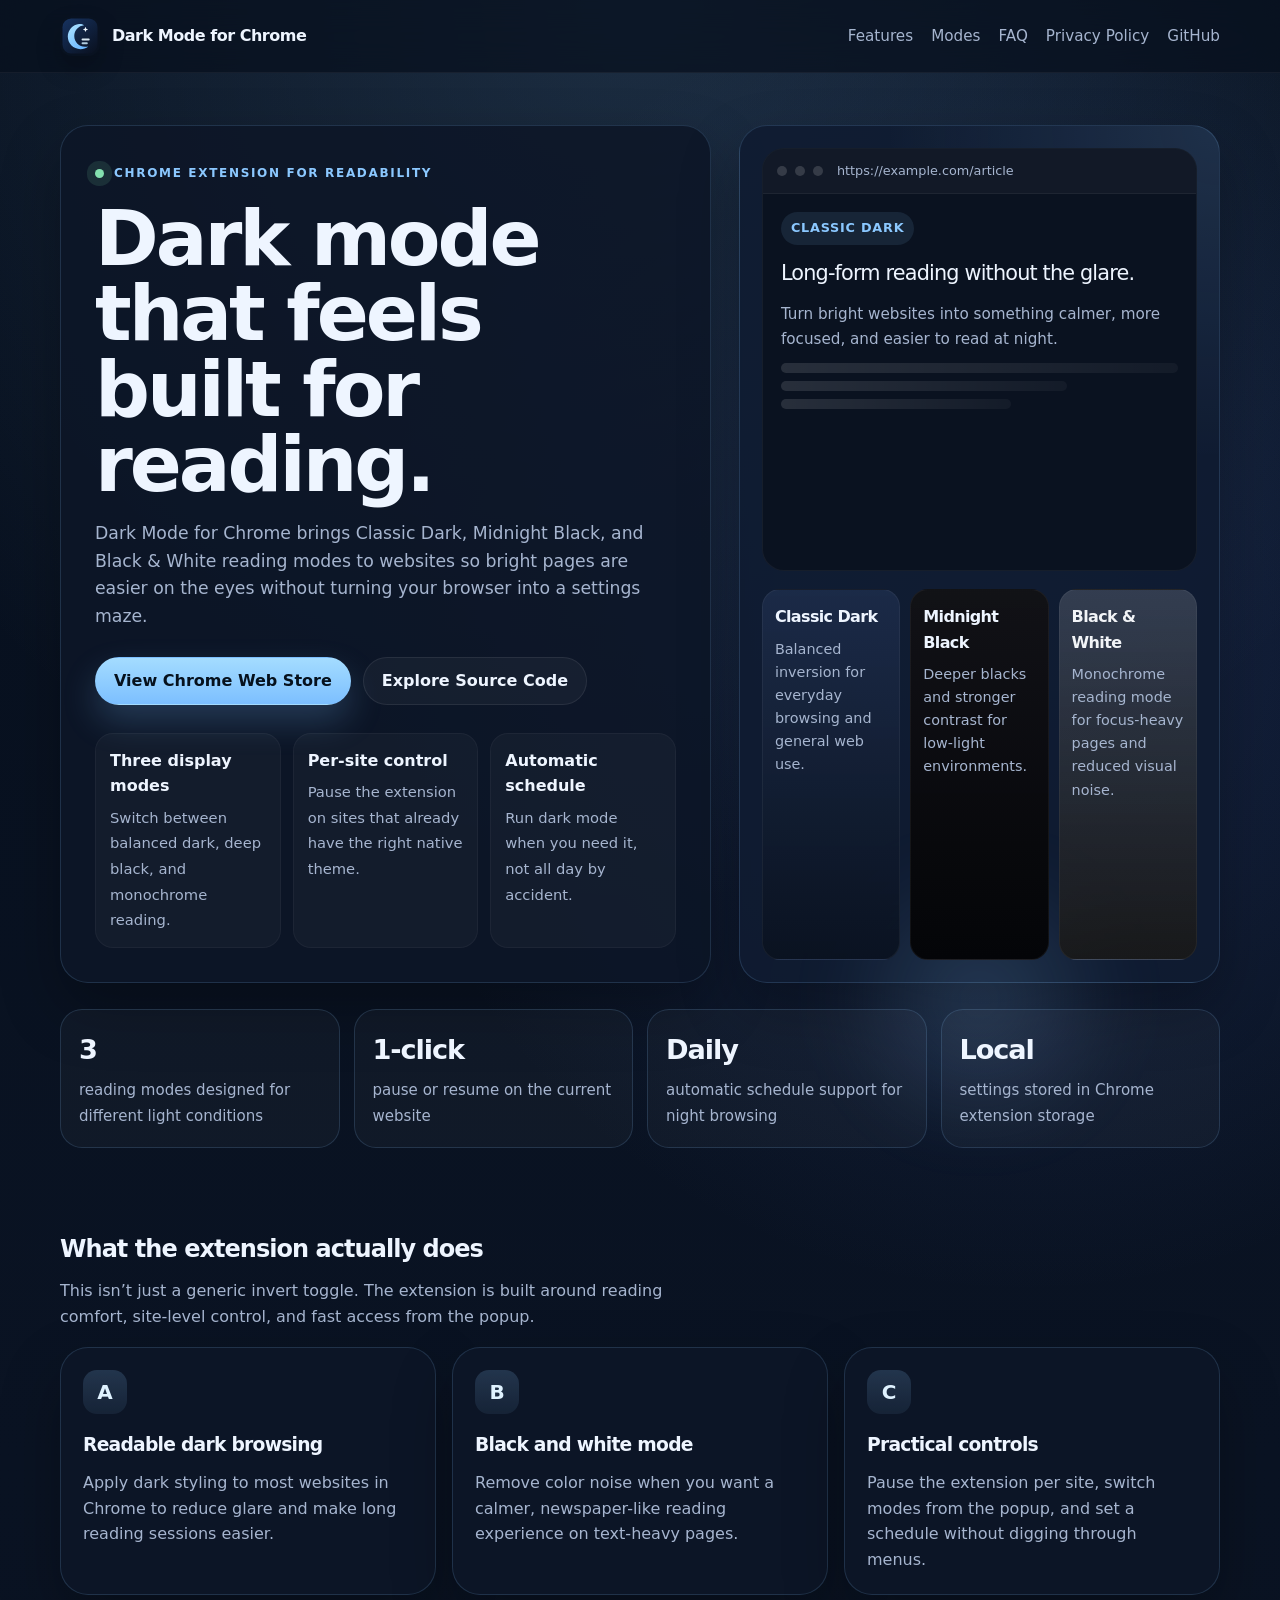
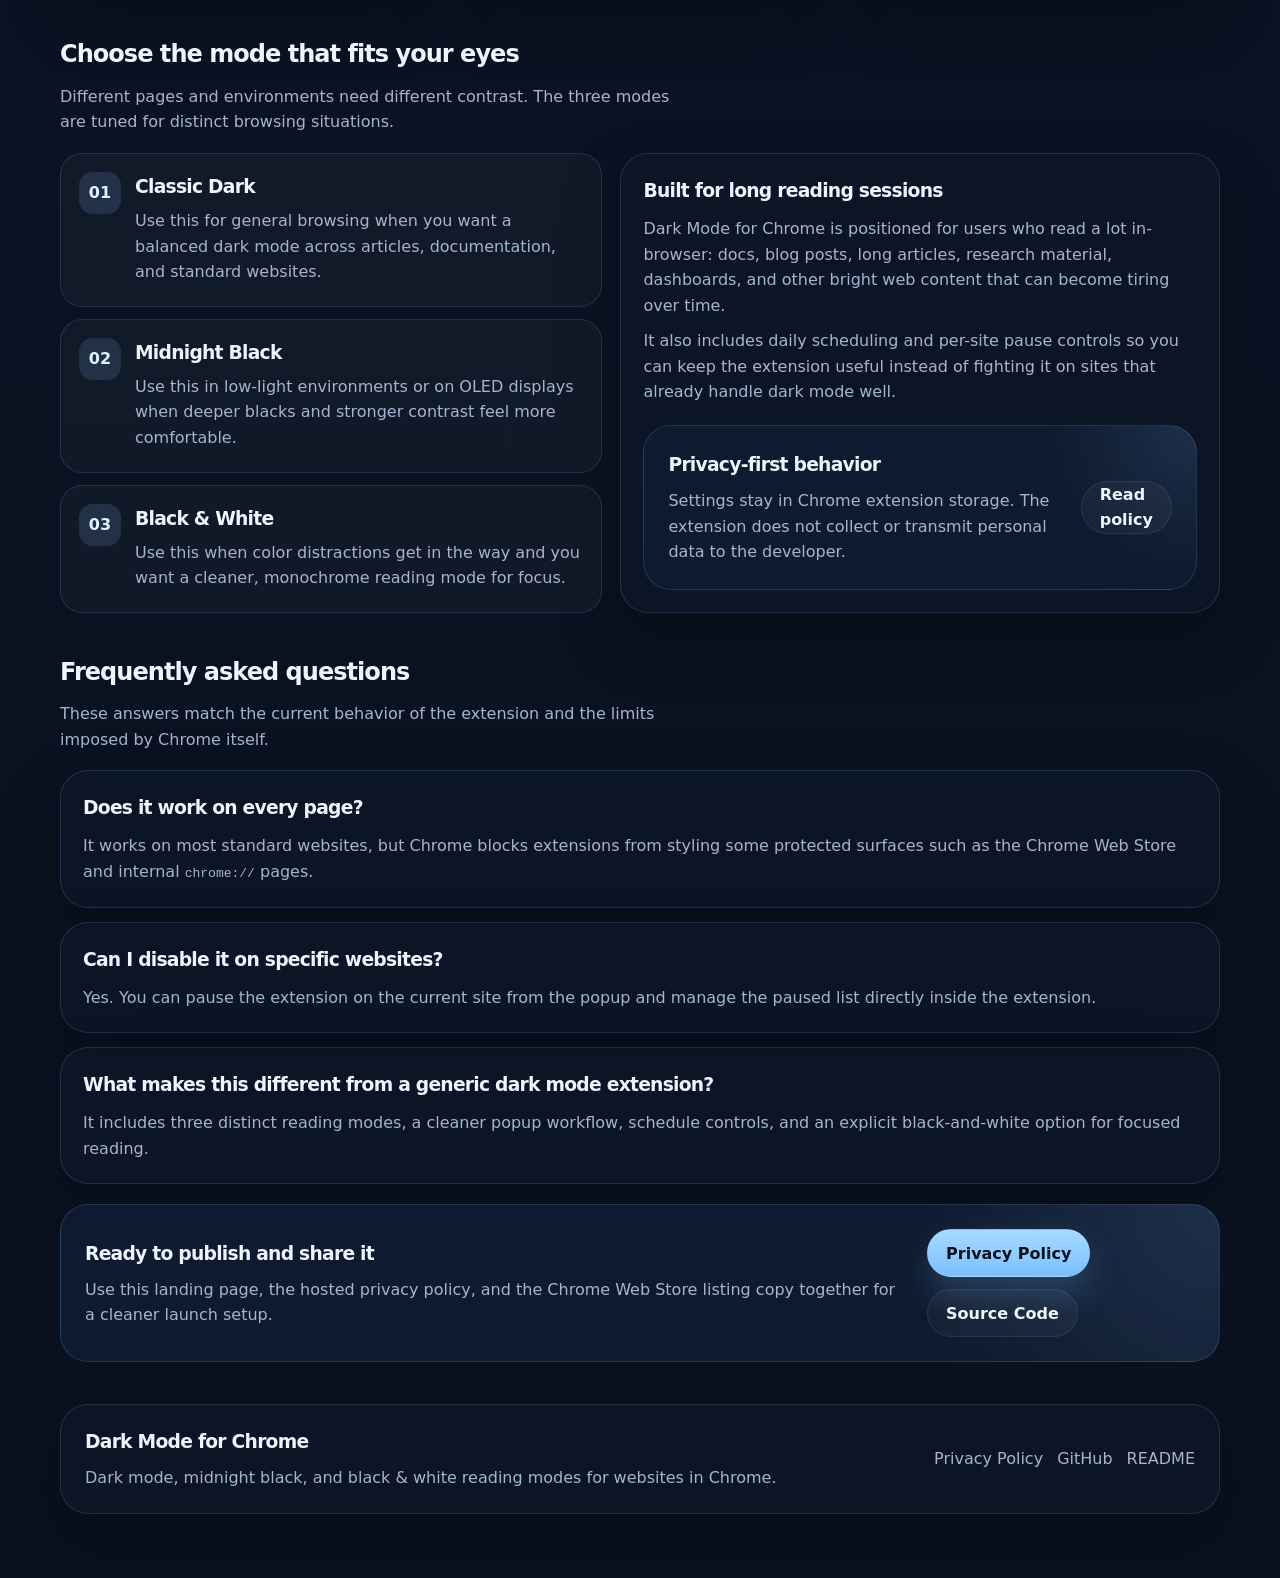
==== commit 45d279d9: "Make some changes for the extension approve" ====
--- a/index.html
+++ b/index.html
@@ -705,7 +705,7 @@
         "Black & White reading mode",
         "Per-site pause",
         "Daily schedule controls",
-        "Custom new tab experience"
+        "Lightweight popup controls"
       ]
     }
   </script>
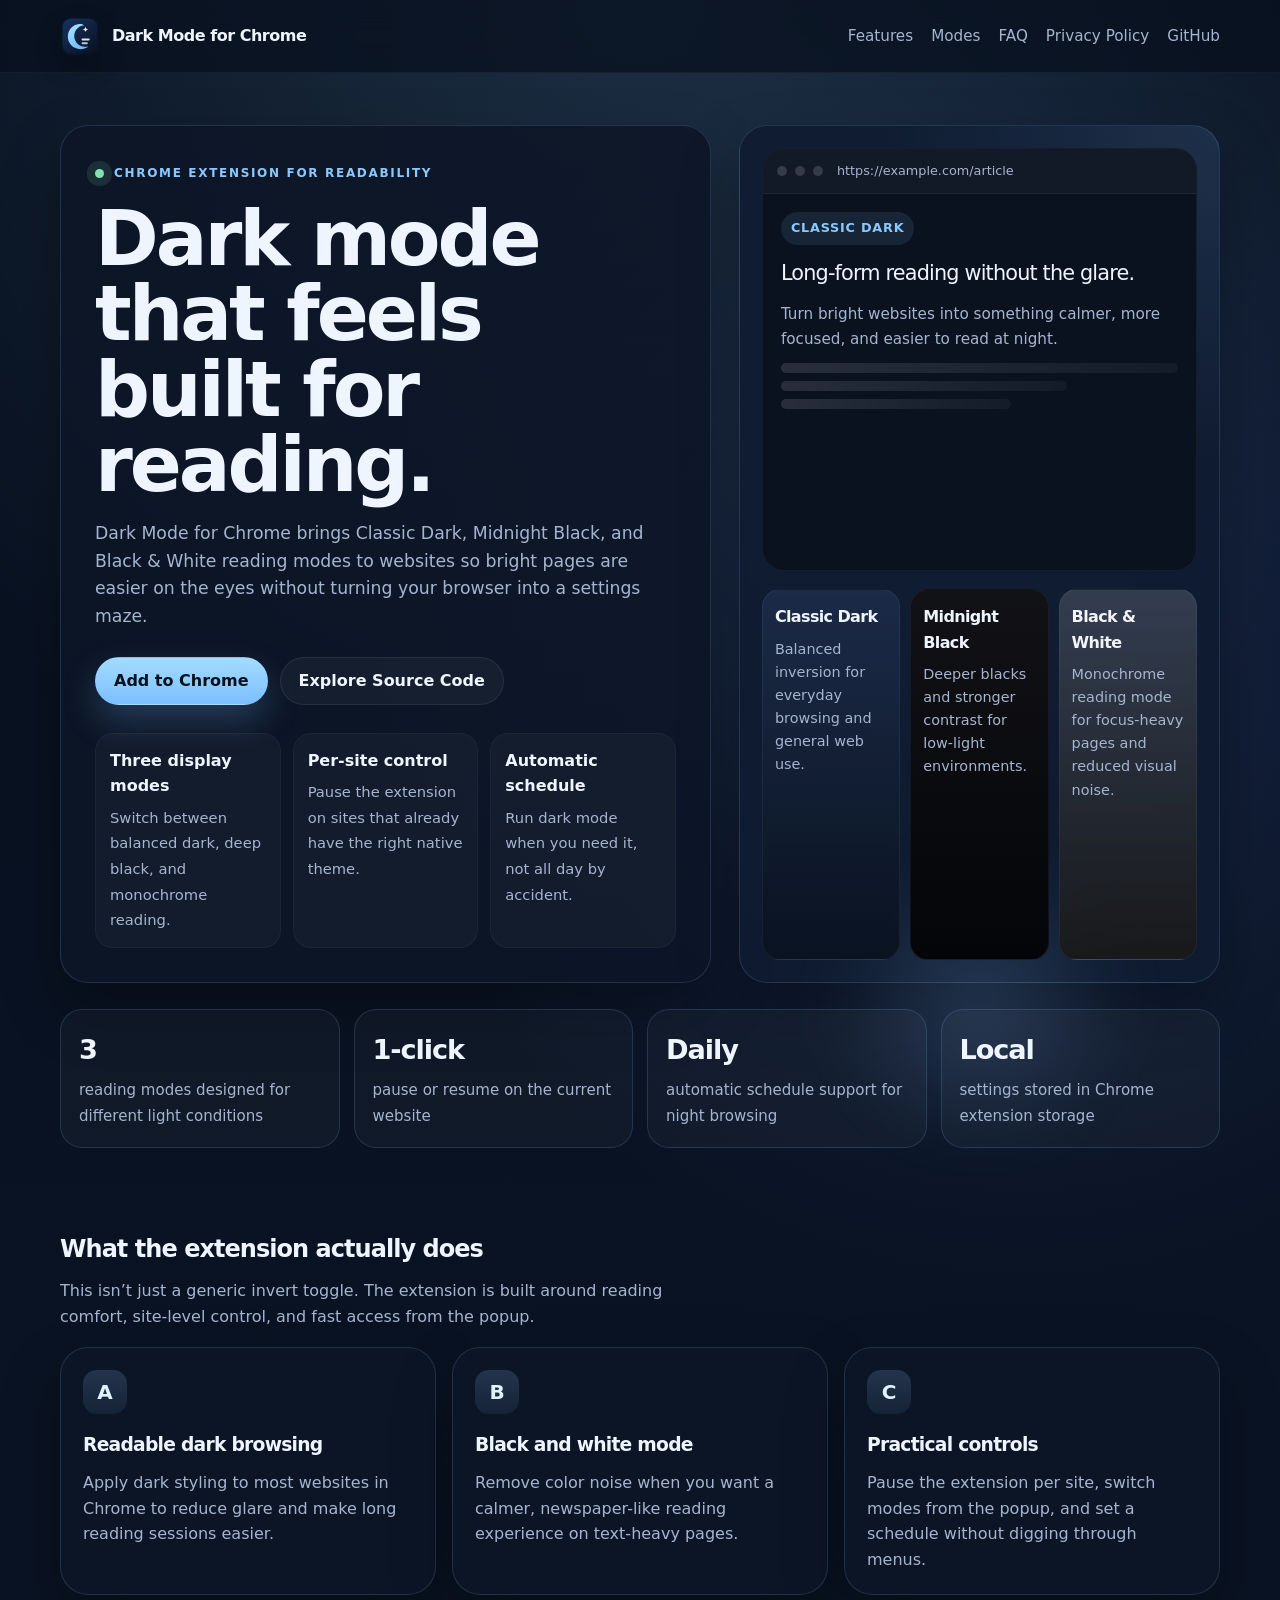
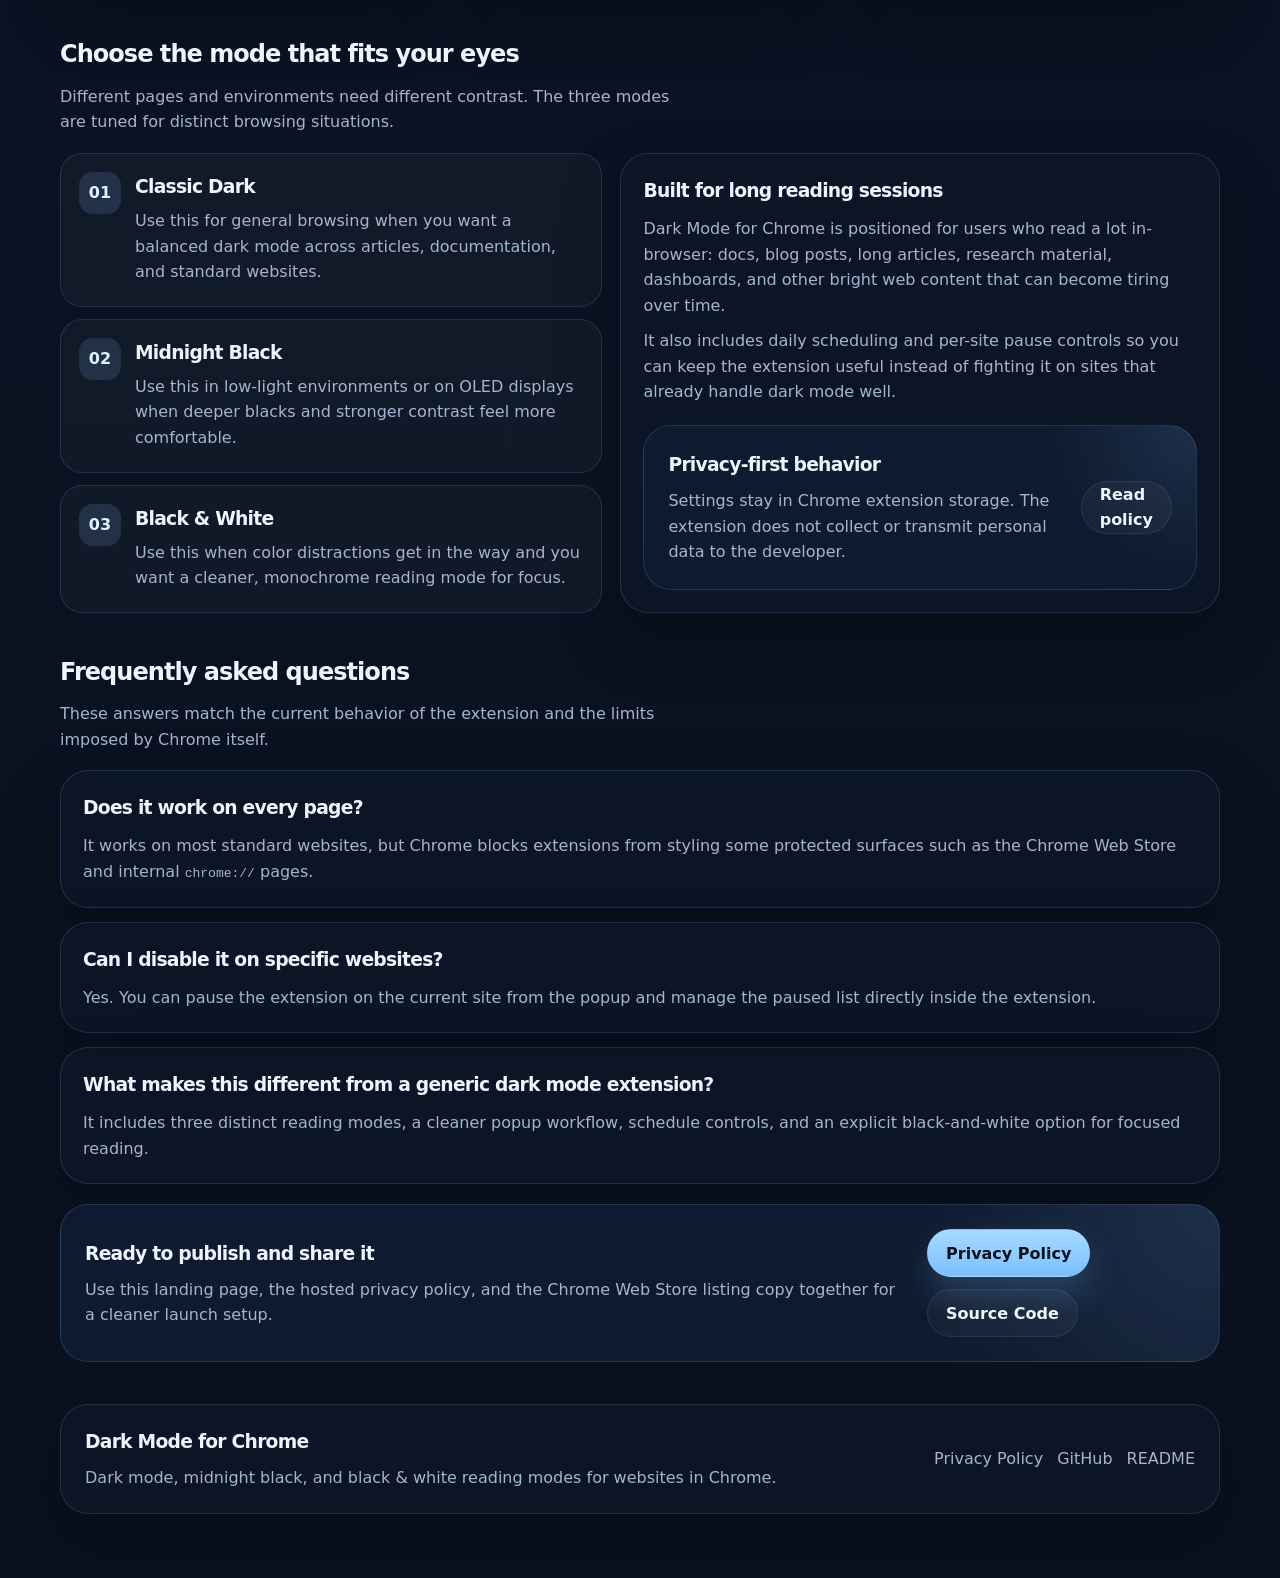
==== commit 55106e8f: "feat: add official Chrome Web Store redirection URL to landing page, README, popup, and manifest" ====
--- a/index.html
+++ b/index.html
@@ -738,7 +738,7 @@
             to websites so bright pages are easier on the eyes without turning your browser into a settings maze.
           </p>
           <div class="cta-row">
-            <a class="button button-primary" href="https://chromewebstore.google.com/">View Chrome Web Store</a>
+            <a class="button button-primary" href="https://chromewebstore.google.com/detail/dark-mode-for-chrome-%E2%80%94-ni/hnjcjcghfnjfonceacdfpfhcjadffdhe?authuser=0&hl=en-GB&utm_source=weblanding&utm_medium=referral&utm_campaign=chrome_extension_promo">Add to Chrome</a>
             <a class="button button-secondary" href="https://github.com/drdhavaltrivedi/dark-mode-for-chrome">Explore Source Code</a>
           </div>
           <div class="mini-grid">
